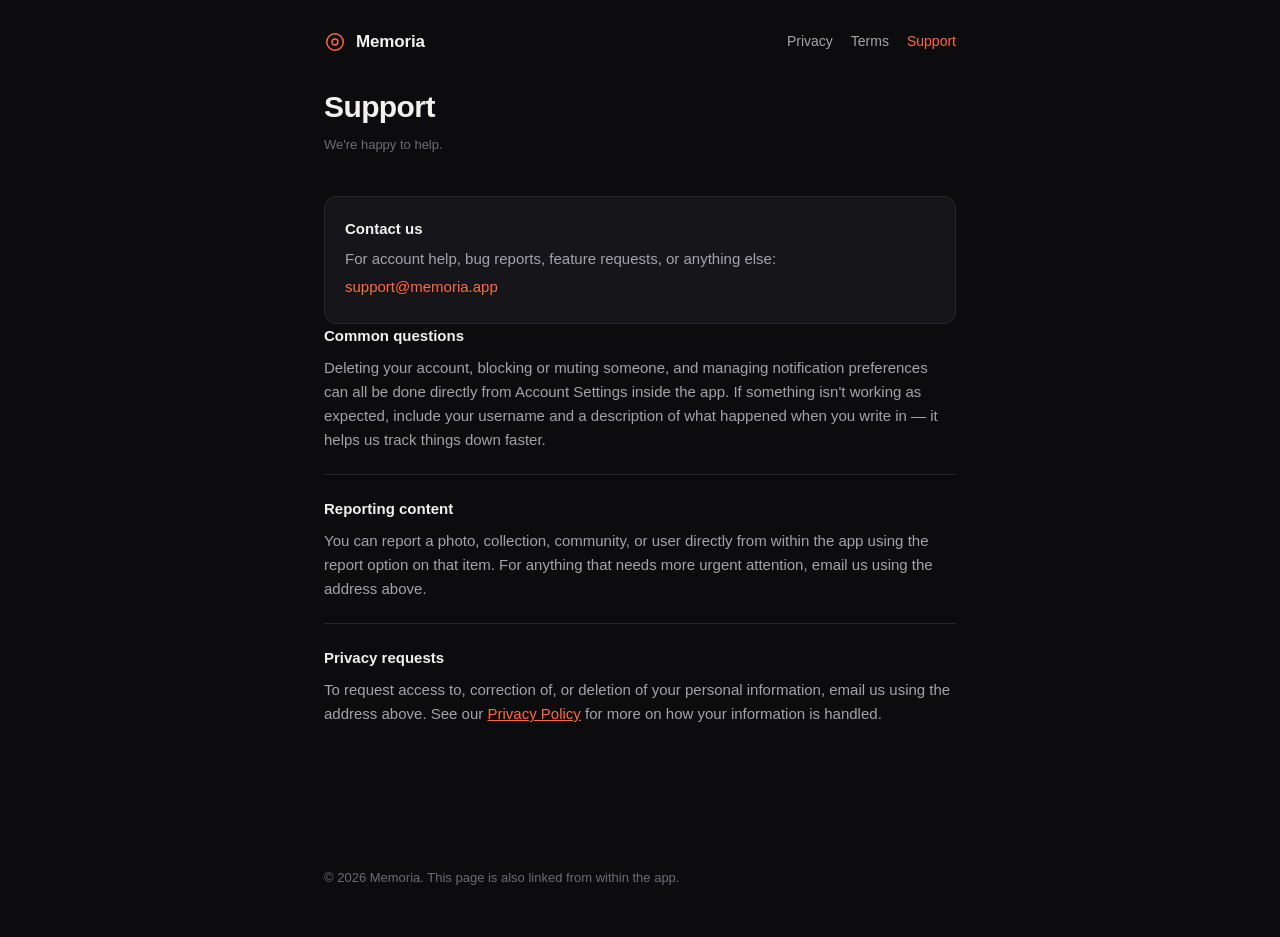
==== support.html @ 52bf15d9 "Add files via upload" ====
<!DOCTYPE html>
<html lang="en">
<head>
<meta charset="UTF-8">
<meta name="viewport" content="width=device-width, initial-scale=1.0">
<title>Support — Memoria</title>
<meta name="description" content="Get help with Memoria, report a problem, or contact the developer.">
<link rel="stylesheet" href="style.css">
</head>
<body>

<header class="site">
  <a class="brand" href="index.html">
    <svg viewBox="0 0 24 24" fill="none" stroke="#ff6a3d" stroke-width="1.6"><circle cx="12" cy="12" r="9"/><circle cx="12" cy="12" r="3.2"/></svg>
    Memoria
  </a>
  <nav class="pages">
    <a href="privacy.html">Privacy</a>
    <a href="terms.html">Terms</a>
    <a href="support.html" class="active">Support</a>
  </nav>
</header>

<main class="wrap">
  <h1>Support</h1>
  <p class="updated">We're happy to help.</p>

  <div class="contact-block">
    <h2>Contact us</h2>
    <p>For account help, bug reports, feature requests, or anything else:</p>
    <p><a href="mailto:support@memoria.app">support@memoria.app</a></p>
  </div>

  <section class="entry">
    <h2>Common questions</h2>
    <p>Deleting your account, blocking or muting someone, and managing notification preferences can all be done directly from Account Settings inside the app. If something isn't working as expected, include your username and a description of what happened when you write in — it helps us track things down faster.</p>
  </section>

  <section class="entry">
    <h2>Reporting content</h2>
    <p>You can report a photo, collection, community, or user directly from within the app using the report option on that item. For anything that needs more urgent attention, email us using the address above.</p>
  </section>

  <section class="entry">
    <h2>Privacy requests</h2>
    <p>To request access to, correction of, or deletion of your personal information, email us using the address above. See our <a class="inline" href="privacy.html">Privacy Policy</a> for more on how your information is handled.</p>
  </section>
</main>

<footer class="site">
  © 2026 Memoria. This page is also linked from within the app.
</footer>

</body>
</html>
---- style.css ----
:root {
  --bg: #0c0c0e;
  --surface: #16161a;
  --border: #26262c;
  --text: #f2f1ee;
  --text-secondary: #a3a3ab;
  --text-tertiary: #6c6c74;
  --accent: #ff6a3d;
}

* {
  box-sizing: border-box;
}

html {
  -webkit-text-size-adjust: 100%;
}

body {
  margin: 0;
  background: var(--bg);
  color: var(--text);
  font-family: -apple-system, BlinkMacSystemFont, "Segoe UI", Roboto, Helvetica, Arial, sans-serif;
  line-height: 1.6;
}

.wrap {
  max-width: 680px;
  margin: 0 auto;
  padding: 0 24px 96px;
}

header.site {
  display: flex;
  align-items: center;
  justify-content: space-between;
  max-width: 680px;
  margin: 0 auto;
  padding: 28px 24px 8px;
}

.brand {
  display: flex;
  align-items: center;
  gap: 10px;
  text-decoration: none;
  color: var(--text);
  font-weight: 600;
  font-size: 17px;
  letter-spacing: -0.01em;
}

.brand svg {
  width: 22px;
  height: 22px;
  flex-shrink: 0;
}

nav.pages {
  display: flex;
  gap: 18px;
}

nav.pages a {
  color: var(--text-secondary);
  text-decoration: none;
  font-size: 14px;
}

nav.pages a:hover,
nav.pages a:focus-visible {
  color: var(--text);
}

nav.pages a.active {
  color: var(--accent);
}

h1 {
  font-size: 30px;
  letter-spacing: -0.02em;
  margin: 20px 0 4px;
}

.updated {
  color: var(--text-tertiary);
  font-size: 13px;
  margin: 0 0 40px;
}

section.entry {
  padding: 22px 0;
  border-top: 1px solid var(--border);
}

section.entry:first-of-type {
  border-top: none;
  padding-top: 0;
}

section.entry h2 {
  font-size: 15px;
  font-weight: 600;
  margin: 0 0 8px;
}

section.entry p {
  margin: 0;
  color: var(--text-secondary);
  font-size: 15px;
}

a.inline {
  color: var(--accent);
}

.contact-block {
  margin-top: 8px;
  padding: 20px;
  border: 1px solid var(--border);
  border-radius: 12px;
  background: var(--surface);
}

.contact-block h2 {
  font-size: 15px;
  margin: 0 0 6px;
}

.contact-block p {
  margin: 0 0 4px;
  color: var(--text-secondary);
  font-size: 15px;
}

.contact-block a {
  color: var(--accent);
  text-decoration: none;
}

.contact-block a:hover,
.contact-block a:focus-visible {
  text-decoration: underline;
}

footer.site {
  max-width: 680px;
  margin: 0 auto;
  padding: 24px 24px 48px;
  color: var(--text-tertiary);
  font-size: 13px;
}

a:focus-visible,
button:focus-visible {
  outline: 2px solid var(--accent);
  outline-offset: 2px;
}

@media (max-width: 520px) {
  header.site {
    flex-direction: column;
    align-items: flex-start;
    gap: 14px;
  }
  h1 {
    font-size: 26px;
  }
}
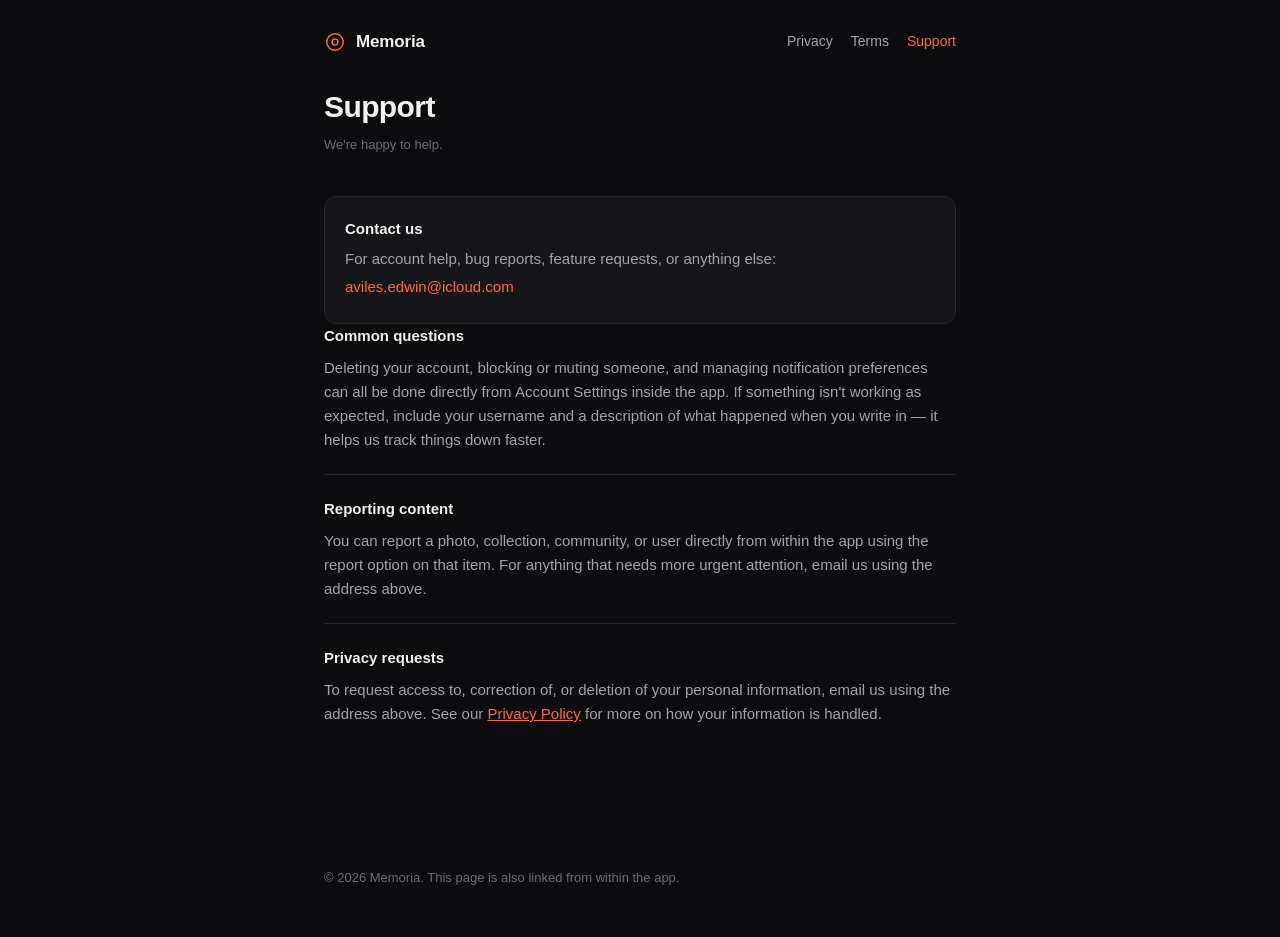
==== commit 4c6c0294: "support.html" ====
--- a/support.html
+++ b/support.html
@@ -28,7 +28,7 @@
   <div class="contact-block">
     <h2>Contact us</h2>
     <p>For account help, bug reports, feature requests, or anything else:</p>
-    <p><a href="mailto:support@memoria.app">support@memoria.app</a></p>
+    <p><a href="mailto:aviles.edwin@icloud.com">aviles.edwin@icloud.com</a></p>
   </div>
 
   <section class="entry">
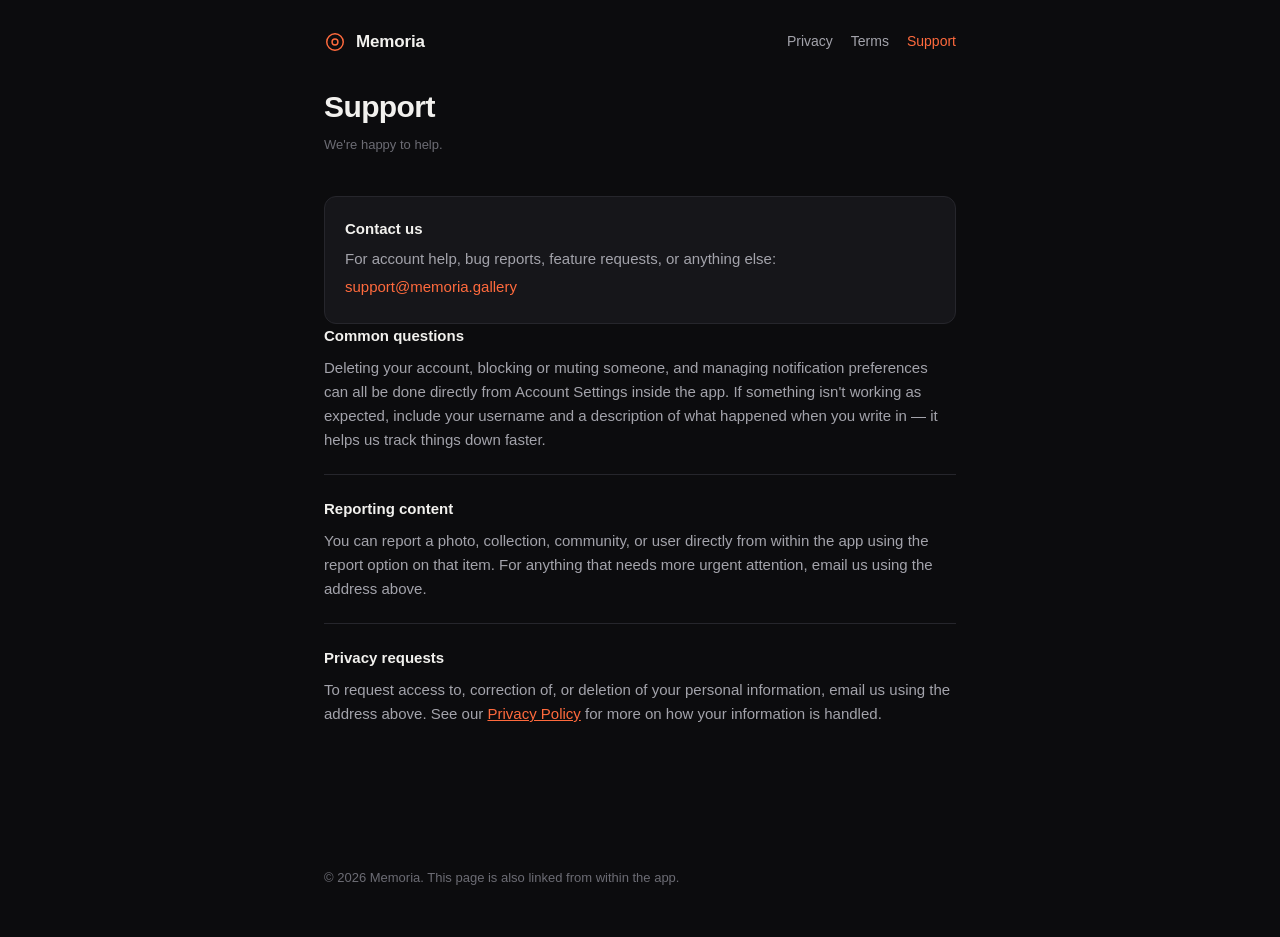
==== commit d658bf46: "support.html" ====
--- a/support.html
+++ b/support.html
@@ -28,7 +28,7 @@
   <div class="contact-block">
     <h2>Contact us</h2>
     <p>For account help, bug reports, feature requests, or anything else:</p>
-    <p><a href="mailto:aviles.edwin@icloud.com">aviles.edwin@icloud.com</a></p>
+    <p><a href="mailto:support@memoria.gallery">support@memoria.gallery</a></p>
   </div>
 
   <section class="entry">
